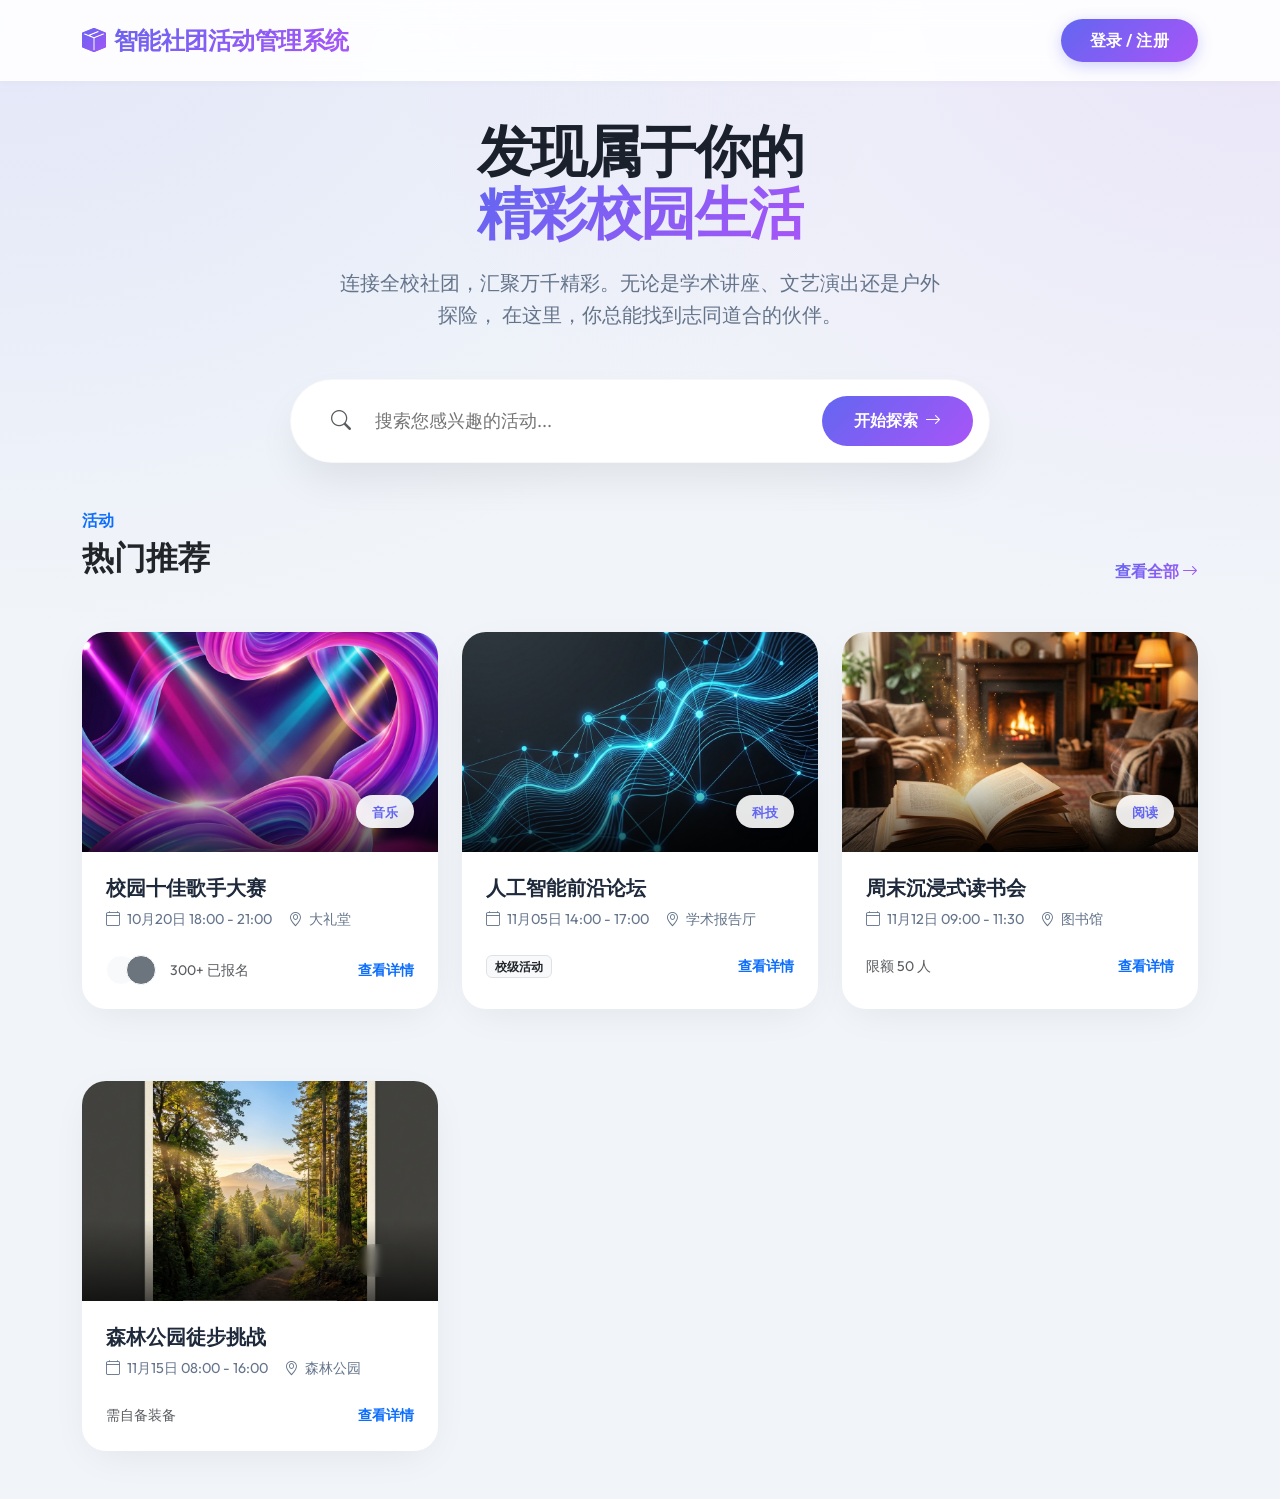
==== index.html @ 0552d9bd "Merge b7ce562b3b1825f4f12662a5aeee4dfed5347fc9 into 4034605a0fd4de487d493d4c3822c55587c4129c" ====
<!DOCTYPE html>
<html lang="zh-CN">
<head>
    <meta charset="UTF-8">
    <meta name="viewport" content="width=device-width, initial-scale=1.0">
    <title>首页 - 智能社团活动管理系统</title>
    <link href="https://cdn.jsdelivr.net/npm/bootstrap@5.3.0/dist/css/bootstrap.min.css" rel="stylesheet">
    <link rel="stylesheet" href="https://cdn.jsdelivr.net/npm/bootstrap-icons@1.10.5/font/bootstrap-icons.css">
    <link href="css/style.css" rel="stylesheet">
</head>
<body>

    <!-- 顶部导航栏 -->
    <nav class="navbar navbar-expand-lg fixed-top">
        <div class="container">
            <a class="navbar-brand" href="index.html">
                <i class="bi bi-box-seam-fill me-2 text-gradient"></i>智能社团活动管理系统
            </a>
            <button class="navbar-toggler border-0" type="button" data-bs-toggle="collapse" data-bs-target="#navbarNav">
                <span class="navbar-toggler-icon"></span>
            </button>
            <div class="collapse navbar-collapse justify-content-end" id="navbarNav">
                <ul class="navbar-nav align-items-center gap-3" id="navAuthSection">
                    <!-- 内容由JS动态注入 -->
                    <li class="nav-item ms-2">
                        <a class="btn btn-primary-gradient rounded-pill" href="login.html">登录 / 注册</a>
                    </li>
                </ul>
            </div>
        </div>
    </nav>

    <!-- 首页横幅区 -->
    <header class="hero-section">
        <div class="container">
            <h1 class="hero-title">
                发现属于你的 <br>
                <span>精彩校园生活</span>
            </h1>
            <p class="hero-subtitle">
                连接全校社团，汇聚万千精彩。无论是学术讲座、文艺演出还是户外探险，
                在这里，你总能找到志同道合的伙伴。
            </p>

            <!-- 搜索框 -->
            <form class="premium-search-container" onsubmit="handleSearch(event)">
                <span class="ps-4 text-muted"><i class="bi bi-search fs-5"></i></span>
                <input type="text" class="premium-search-input" placeholder="搜索您感兴趣的活动...">
                <button type="submit" class="premium-search-btn">
                    开始探索 <i class="bi bi-arrow-right ms-1"></i>
                </button>
            </form>
        </div>
    </header>

    <!-- 主内容区 -->
    <div class="container pb-5">
        <div class="d-flex justify-content-between align-items-end mb-5">
            <div>
                <h6 class="text-uppercase text-primary fw-bold letter-spacing-2 mb-2">活动</h6>
                <h2 class="fw-bold fs-2 text-dark">热门推荐</h2>
            </div>
            <a href="#" class="text-decoration-none fw-bold text-gradient">查看全部 <i class="bi bi-arrow-right"></i></a>
        </div>

        <div class="row row-cols-1 row-cols-md-2 row-cols-lg-3 g-4 row-gap-5">
            <!-- 活动卡片 1 -->
            <div class="col">
                <a href="activity.html?id=music" class="text-decoration-none">
                    <div class="card-premium">
                        <div class="card-img-wrapper">
                            <img src="images/activity_music.png" alt="活动封面">
                            <div class="card-overlay">
                                <span class="card-tag">音乐</span>
                            </div>
                        </div>
                        <div class="card-body">
                            <h3 class="premium-title">校园十佳歌手大赛</h3>
                            <div class="premium-info">
                                <span><i class="bi bi-calendar4 me-1"></i> 10月20日 18:00 - 21:00</span>
                                <span><i class="bi bi-geo-alt me-1"></i> 大礼堂</span>
                            </div>
                            <div class="d-flex align-items-center justify-content-between mt-4">
                                <div class="d-flex align-items-center">
                                    <div class="bg-light rounded-circle p-1 border border-white position-relative" style="width:30px;height:30px; margin-right: -10px;"></div>
                                    <div class="bg-secondary rounded-circle p-1 border border-white position-relative" style="width:30px;height:30px; margin-right: -10px;"></div>
                                    <small class="ms-4 text-muted text-xs">300+ 已报名</small>
                                </div>
                                <span class="text-primary fw-bold small">查看详情</span>
                            </div>
                        </div>
                    </div>
                </a>
            </div>

            <!-- 活动卡片 2 -->
            <div class="col">
                <a href="activity.html?id=tech" class="text-decoration-none">
                    <div class="card-premium">
                        <div class="card-img-wrapper">
                            <img src="images/activity_tech.png" alt="活动封面">
                            <div class="card-overlay">
                                <span class="card-tag">科技</span>
                            </div>
                        </div>
                        <div class="card-body">
                            <h3 class="premium-title">人工智能前沿论坛</h3>
                            <div class="premium-info">
                                <span><i class="bi bi-calendar4 me-1"></i> 11月05日 14:00 - 17:00</span>
                                <span><i class="bi bi-geo-alt me-1"></i> 学术报告厅</span>
                            </div>
                            <div class="d-flex align-items-center justify-content-between mt-4">
                                <span class="badge bg-light text-dark border">校级活动</span>
                                <span class="text-primary fw-bold small">查看详情</span>
                            </div>
                        </div>
                    </div>
                </a>
            </div>

            <!-- 活动卡片 3 -->
            <div class="col">
                <a href="activity.html?id=reading" class="text-decoration-none">
                    <div class="card-premium">
                        <div class="card-img-wrapper">
                            <img src="images/activity_reading.png" alt="活动封面">
                             <div class="card-overlay">
                                <span class="card-tag">阅读</span>
                            </div>
                        </div>
                        <div class="card-body">
                            <h3 class="premium-title">周末沉浸式读书会</h3>
                            <div class="premium-info">
                                <span><i class="bi bi-calendar4 me-1"></i> 11月12日 09:00 - 11:30</span>
                                <span><i class="bi bi-geo-alt me-1"></i> 图书馆</span>
                            </div>
                             <div class="d-flex align-items-center justify-content-between mt-4">
                                 <small class="text-muted">限额 50 人</small>
                                <span class="text-primary fw-bold small">查看详情</span>
                            </div>
                        </div>
                    </div>
                </a>
            </div>
             <!-- 活动卡片 4 -->
             <div class="col">
                <a href="activity.html?id=outdoor" class="text-decoration-none">
                    <div class="card-premium">
                        <div class="card-img-wrapper">
                            <img src="images/activity_outdoor.png" alt="活动封面">
                             <div class="card-overlay">
                                <span class="card-tag">户外</span>
                            </div>
                        </div>
                        <div class="card-body">
                            <h3 class="premium-title">森林公园徒步挑战</h3>
                            <div class="premium-info">
                                <span><i class="bi bi-calendar4 me-1"></i> 11月15日 08:00 - 16:00</span>
                                <span><i class="bi bi-geo-alt me-1"></i> 森林公园</span>
                            </div>
                             <div class="d-flex align-items-center justify-content-between mt-4">
                                 <small class="text-muted">需自备装备</small>
                                <span class="text-primary fw-bold small">查看详情</span>
                            </div>
                        </div>
                    </div>
                </a>
            </div>
        </div>
    </div>

    <!-- 消息提示容器 -->
    <div class="toast-container" id="toastContainer"></div>

    <script src="https://cdn.jsdelivr.net/npm/bootstrap@5.3.0/dist/js/bootstrap.bundle.min.js"></script>
    <script src="js/app.js"></script>
    <script>
        document.addEventListener('DOMContentLoaded', () => {
            const isLoggedIn = localStorage.getItem('isLoggedIn') === 'true';
            const username = localStorage.getItem('username') || 'Student';
            const navAuthSection = document.getElementById('navAuthSection');

            if (isLoggedIn) {
                navAuthSection.innerHTML = `
                    <div class="dropdown">
                        <a class="d-flex align-items-center text-decoration-none dropdown-toggle text-dark fw-bold" href="#" data-bs-toggle="dropdown">
                            <img src="https://placehold.co/100x100" class="rounded-circle border border-2 border-primary me-2" width="36" height="36" alt="头像">
                            <span>${username}</span>
                        </a>
                        <ul class="dropdown-menu dropdown-menu-end border-0 shadow-lg rounded-4 mt-2">
                            <li><a class="dropdown-item py-2" href="profile.html"><i class="bi bi-person me-2 text-muted"></i>个人中心</a></li>
                            <li><hr class="dropdown-divider"></li>
                            <li><a class="dropdown-item py-2 text-danger" href="#" onclick="handleLogout(event)"><i class="bi bi-box-arrow-right me-2"></i>退出登录</a></li>
                        </ul>
                    </div>
                `;
            }
        });

        function handleLogout(e) {
            e.preventDefault();
            localStorage.removeItem('isLoggedIn');
            localStorage.removeItem('username');
            window.location.reload();
        }

        function handleSearch(e) {
            e.preventDefault();
            showToast("正在搜索精彩活动...", "info");
        }
    </script>
</body>
</html>
---- css/style.css ----
/* Smart Club Premium Design System */

@import url('https://fonts.googleapis.com/css2?family=Outfit:wght@300;400;500;600;700&display=swap');

:root {
    /* Premium Brand Colors */
    --primary-gradient: linear-gradient(135deg, #6366f1 0%, #a855f7 100%);
    --secondary-gradient: linear-gradient(135deg, #3b82f6 0%, #2dd4bf 100%);
    --accent-gradient: linear-gradient(135deg, #f43f5e 0%, #fb923c 100%);
    
    /* Solid Colors */
    --primary-color: #6366f1;
    --text-dark: #1e293b;
    --text-muted: #64748b;
    --bg-light: #f8fafc;
    --white: #ffffff;
    
    /* Effects */
    --glass-bg: rgba(255, 255, 255, 0.85);
    --glass-border: 1px solid rgba(255, 255, 255, 0.5);
    --glass-shadow: 0 8px 32px 0 rgba(31, 38, 135, 0.1);
    --card-shadow: 0 10px 40px -10px rgba(0,0,0,0.08);
    --card-hover-shadow: 0 20px 50px -10px rgba(0,0,0,0.12);
    
    --radius-lg: 1.5rem;
    --radius-md: 1rem;
    --radius-sm: 0.5rem;
}

body {
    font-family: 'Outfit', sans-serif;
    color: var(--text-dark);
    background-color: #f1f5f9;
    background-image: 
        radial-gradient(at 0% 0%, rgba(99, 102, 241, 0.1) 0px, transparent 50%),
        radial-gradient(at 100% 0%, rgba(168, 85, 247, 0.1) 0px, transparent 50%);
    background-attachment: fixed;
    line-height: 1.6;
}

/* Glassmorphic Navbar */
.navbar {
    background: rgba(255, 255, 255, 0.9) !important;
    backdrop-filter: blur(12px);
    -webkit-backdrop-filter: blur(12px);
    border-bottom: 1px solid rgba(255, 255, 255, 0.3);
    box-shadow: 0 4px 6px -1px rgba(0, 0, 0, 0.02);
    padding-top: 1rem;
    padding-bottom: 1rem;
}

.navbar-brand {
    font-weight: 800;
    font-size: 1.5rem;
    background: var(--primary-gradient);
    -webkit-background-clip: text;
    -webkit-text-fill-color: transparent;
    letter-spacing: -0.5px;
}

.nav-link {
    font-weight: 500;
    color: var(--text-dark) !important;
    padding: 0.5rem 1.2rem !important;
    border-radius: 2rem;
    transition: all 0.3s ease;
}

.nav-link:hover {
    background-color: rgba(99, 102, 241, 0.1);
    color: var(--primary-color) !important;
}

.btn-primary-gradient {
    background: var(--primary-gradient);
    color: white !important;
    border: none;
    border-radius: 2rem;
    padding: 0.6rem 1.8rem;
    font-weight: 600;
    letter-spacing: 0.5px;
    box-shadow: 0 4px 15px rgba(99, 102, 241, 0.3);
    transition: all 0.3s ease;
}

.btn-primary-gradient:hover {
    transform: translateY(-2px);
    box-shadow: 0 8px 25px rgba(99, 102, 241, 0.4);
    color: white;
}

/* Hero Section */
.hero-section {
    padding: 5rem 0 3rem;
    text-align: center;
}

.hero-title {
    margin-top: 40px;
    font-weight: 800;
    font-size: 3.5rem;
    line-height: 1.1;
    margin-bottom: 1.5rem;
    letter-spacing: -1.5px;
    color: #1a202c;
}

.hero-title span {
    background: var(--primary-gradient);
    -webkit-background-clip: text;
    -webkit-text-fill-color: transparent;
}

.hero-subtitle {
    font-size: 1.25rem;
    color: var(--text-muted);
    max-width: 600px;
    margin: 0 auto 3rem;
    font-weight: 400;
}

/* Premium Search Bar */
.premium-search-container {
    background: white;
    padding: 1rem;
    border-radius: 100px;
    box-shadow: 0 20px 40px -5px rgba(0,0,0,0.08); /* Soft Large Shadow */
    display: flex;
    align-items: center;
    max-width: 700px;
    margin: 0 auto;
    border: 1px solid rgba(0,0,0,0.03);
    transition: transform 0.3s ease;
}

.premium-search-container:focus-within {
    transform: scale(1.02);
    box-shadow: 0 25px 50px -5px rgba(99, 102, 241, 0.15);
}

.premium-search-input {
    border: none;
    outline: none;
    flex: 1;
    padding: 0.5rem 1.5rem;
    font-size: 1.1rem;
    color: var(--text-dark);
}

.premium-search-btn {
    background: var(--primary-gradient);
    color: white;
    border: none;
    border-radius: 50px;
    padding: 0.75rem 2rem;
    font-weight: 600;
    cursor: pointer;
    transition: all 0.3s ease;
}

.premium-search-btn:hover {
    filter: brightness(1.1);
    transform: translateX(3px);
}

/* Premium Cards */
.card-premium {
    background: white;
    border: none;
    border-radius: var(--radius-lg);
    box-shadow: var(--card-shadow);
    transition: all 0.4s cubic-bezier(0.175, 0.885, 0.32, 1.275);
    overflow: hidden;
    height: 100%;
}

.card-premium:hover {
    transform: translateY(-10px);
    box-shadow: var(--card-hover-shadow);
}

.card-img-wrapper {
    position: relative;
    overflow: hidden;
    height: 220px;
}

.card-img-wrapper img {
    width: 100%;
    height: 100%;
    object-fit: cover;
    transition: transform 0.6s ease;
}

.card-premium:hover .card-img-wrapper img {
    transform: scale(1.1);
}

.card-overlay {
    position: absolute;
    bottom: 0;
    left: 0;
    right: 0;
    background: linear-gradient(to top, rgba(0,0,0,0.7), transparent);
    padding: 1.5rem;
    display: flex;
    justify-content: flex-end;
}

.card-body {
    padding: 1.5rem;
}

.card-tag {
    background: rgba(255,255,255,0.9);
    backdrop-filter: blur(4px);
    padding: 0.4rem 1rem;
    border-radius: 20px;
    font-size: 0.8rem;
    font-weight: 600;
    color: var(--primary-color);
    box-shadow: 0 4px 10px rgba(0,0,0,0.1);
}

.premium-title {
    font-weight: 700;
    font-size: 1.25rem;
    margin-bottom: 0.5rem;
    color: var(--text-dark);
}

.premium-info {
    font-size: 0.9rem;
    color: var(--text-muted);
    display: flex;
    align-items: center;
    gap: 1rem;
    margin-bottom: 1rem;
}

/* Auth Pages - Premium Split */
.auth-premium-layout {
    display: flex;
    min-height: 100vh;
}

.auth-sidebar-premium {
    flex: 1;
    background: url('../images/auth_bg.png') center/cover;
    position: relative;
    display: flex;
    align-items: center;
    justify-content: center;
}

.auth-sidebar-premium::after {
    content: '';
    position: absolute;
    inset: 0;
    background: linear-gradient(135deg, rgba(99, 102, 241, 0.8), rgba(168, 85, 247, 0.8));
    backdrop-filter: blur(5px);
}

.auth-content-container {
    flex: 1;
    display: flex;
    align-items: center;
    justify-content: center;
    background: white;
}

.glass-card {
    background: rgba(255, 255, 255, 0.15);
    backdrop-filter: blur(20px);
    -webkit-backdrop-filter: blur(20px);
    border: 1px solid rgba(255, 255, 255, 0.2);
    box-shadow: 0 8px 32px 0 rgba(0, 0, 0, 0.2);
    padding: 3rem;
    border-radius: 2rem;
    max-width: 500px;
    width: 90%;
    color: white; /* If on dark bg */
    z-index: 10;
}

/* Dashboard UI */
.dashboard-container {
    display: flex;
    min-height: calc(100vh - 80px);
    margin-top: 1rem;
}

.modern-sidebar {
    width: 280px;
    background: white;
    border-radius: var(--radius-lg);
    margin: 1rem;
    padding: 2rem 1rem;
    box-shadow: var(--card-shadow);
    height: fit-content;
}

.nav-pills-modern .nav-link {
    border-radius: var(--radius-md);
    margin-bottom: 0.5rem;
    color: var(--text-muted) !important;
    font-weight: 500;
    padding: 1rem 1.5rem !important;
    transition: all 0.2s;
}

.nav-pills-modern .nav-link:hover {
    background: var(--bg-light);
    color: var(--primary-color) !important;
    transform: translateX(5px);
}

.nav-pills-modern .nav-link.active {
    background: var(--primary-gradient);
    color: white !important;
    box-shadow: 0 5px 15px rgba(99, 102, 241, 0.3);
}

.dashboard-content {
    flex: 1;
    padding: 1rem;
}

.content-card {
    background: white;
    border-radius: var(--radius-lg);
    padding: 2.5rem;
    box-shadow: var(--card-shadow);
}

/* Custom Toast */
.toast-container {
    position: fixed;
    top: 24px;
    right: 24px;
    z-index: 9999;
}

.custom-toast {
    background: white;
    padding: 1rem 1.5rem;
    border-radius: 1rem;
    box-shadow: 0 10px 40px rgba(0,0,0,0.15);
    display: flex;
    align-items: center;
    gap: 1rem;
    margin-bottom: 1rem;
    border-left: 5px solid;
    animation: slideIn 0.3s cubic-bezier(0.16, 1, 0.3, 1);
    min-width: 320px;
}

.toast-success { border-color: #10b981; }
.toast-info { border-color: #3b82f6; }
.toast-error { border-color: #ef4444; }

.toast-message {
    font-weight: 600;
    font-size: 0.95rem;
}

@keyframes slideIn {
    from { transform: translateX(100%); opacity: 0; }
    to { transform: translateX(0); opacity: 1; }
}

/* Avatar Stack - Responsive overlapping avatars */
.avatar-group {
    display: flex;
    align-items: center;
}

.avatar-stack {
    width: 30px;
    height: 30px;
    margin-right: -8px;
    position: relative;
    z-index: 1;
    flex-shrink: 0;
}

.avatar-stack:last-of-type {
    margin-right: 0;
}

@media (max-width: 576px) {
    .avatar-stack {
        width: 24px;
        height: 24px;
        margin-right: -6px;
    }
}

/* Utilities */
.text-gradient {
    background: var(--primary-gradient);
    -webkit-background-clip: text;
    -webkit-text-fill-color: transparent;
}

/* Animations */
@keyframes fadeInUp {
    from {
        opacity: 0;
        transform: translate3d(0, 20px, 0);
    }
    to {
        opacity: 1;
        transform: translate3d(0, 0, 0);
    }
}

.fade-in-up {
    animation: fadeInUp 0.6s cubic-bezier(0.16, 1, 0.3, 1) forwards;
}

.circle-icon {
    width: 60px;
    height: 60px;
    display: flex;
    align-items: center;
    justify-content: center;
}
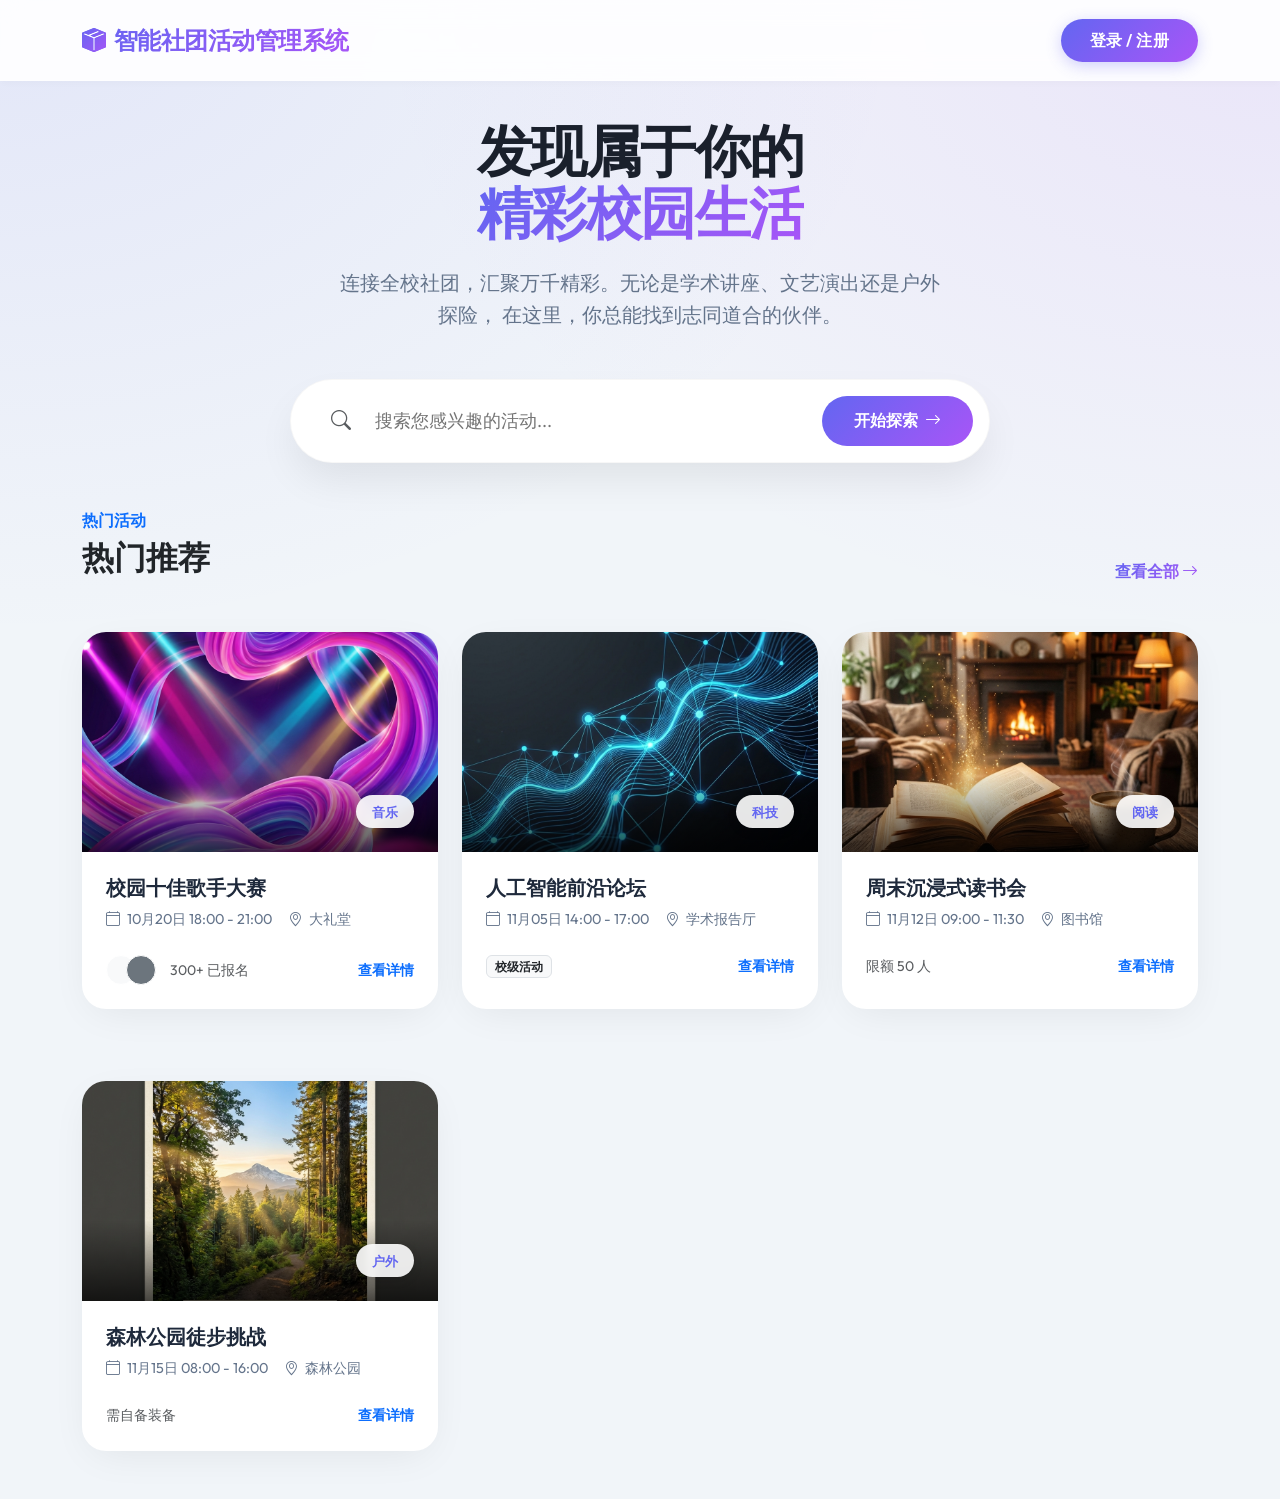
==== commit b2540324: "chore: 将界面文本从英文翻译为中文 更新所有HTML文件和JS文件中的界面文本，将英文注释和默认显示文本翻译为中文 修改默认用户名从"Student"为"学生" 更新表单占位符和标签为中文 优化" ====
--- a/index.html
+++ b/index.html
@@ -21,7 +21,7 @@
             </button>
             <div class="collapse navbar-collapse justify-content-end" id="navbarNav">
                 <ul class="navbar-nav align-items-center gap-3" id="navAuthSection">
-                    <!-- 内容由JS动态注入 -->
+                    <!-- 内容将由JS动态注入 -->
                     <li class="nav-item ms-2">
                         <a class="btn btn-primary-gradient rounded-pill" href="login.html">登录 / 注册</a>
                     </li>
@@ -30,7 +30,7 @@
         </div>
     </nav>
 
-    <!-- 首页横幅区 -->
+    <!-- 主页横幅区域 -->
     <header class="hero-section">
         <div class="container">
             <h1 class="hero-title">
@@ -42,7 +42,7 @@
                 在这里，你总能找到志同道合的伙伴。
             </p>
 
-            <!-- 搜索框 -->
+            <!-- 高级搜索框 -->
             <form class="premium-search-container" onsubmit="handleSearch(event)">
                 <span class="ps-4 text-muted"><i class="bi bi-search fs-5"></i></span>
                 <input type="text" class="premium-search-input" placeholder="搜索您感兴趣的活动...">
@@ -53,11 +53,11 @@
         </div>
     </header>
 
-    <!-- 主内容区 -->
+    <!-- 主要内容区域 -->
     <div class="container pb-5">
         <div class="d-flex justify-content-between align-items-end mb-5">
             <div>
-                <h6 class="text-uppercase text-primary fw-bold letter-spacing-2 mb-2">活动</h6>
+                <h6 class="text-uppercase text-primary fw-bold letter-spacing-2 mb-2">热门活动</h6>
                 <h2 class="fw-bold fs-2 text-dark">热门推荐</h2>
             </div>
             <a href="#" class="text-decoration-none fw-bold text-gradient">查看全部 <i class="bi bi-arrow-right"></i></a>
@@ -69,7 +69,7 @@
                 <a href="activity.html?id=music" class="text-decoration-none">
                     <div class="card-premium">
                         <div class="card-img-wrapper">
-                            <img src="images/activity_music.png" alt="活动封面">
+                            <img src="images/activity_music.png" alt="封面">
                             <div class="card-overlay">
                                 <span class="card-tag">音乐</span>
                             </div>
@@ -98,7 +98,7 @@
                 <a href="activity.html?id=tech" class="text-decoration-none">
                     <div class="card-premium">
                         <div class="card-img-wrapper">
-                            <img src="images/activity_tech.png" alt="活动封面">
+                            <img src="images/activity_tech.png" alt="封面">
                             <div class="card-overlay">
                                 <span class="card-tag">科技</span>
                             </div>
@@ -123,7 +123,7 @@
                 <a href="activity.html?id=reading" class="text-decoration-none">
                     <div class="card-premium">
                         <div class="card-img-wrapper">
-                            <img src="images/activity_reading.png" alt="活动封面">
+                            <img src="images/activity_reading.png" alt="封面">
                              <div class="card-overlay">
                                 <span class="card-tag">阅读</span>
                             </div>
@@ -147,7 +147,7 @@
                 <a href="activity.html?id=outdoor" class="text-decoration-none">
                     <div class="card-premium">
                         <div class="card-img-wrapper">
-                            <img src="images/activity_outdoor.png" alt="活动封面">
+                            <img src="images/activity_outdoor.png" alt="封面">
                              <div class="card-overlay">
                                 <span class="card-tag">户外</span>
                             </div>
@@ -169,7 +169,7 @@
         </div>
     </div>
 
-    <!-- 消息提示容器 -->
+    <!-- 提示容器 -->
     <div class="toast-container" id="toastContainer"></div>
 
     <script src="https://cdn.jsdelivr.net/npm/bootstrap@5.3.0/dist/js/bootstrap.bundle.min.js"></script>
@@ -177,14 +177,14 @@
     <script>
         document.addEventListener('DOMContentLoaded', () => {
             const isLoggedIn = localStorage.getItem('isLoggedIn') === 'true';
-            const username = localStorage.getItem('username') || 'Student';
+            const username = localStorage.getItem('username') || '学生';
             const navAuthSection = document.getElementById('navAuthSection');
 
             if (isLoggedIn) {
                 navAuthSection.innerHTML = `
                     <div class="dropdown">
                         <a class="d-flex align-items-center text-decoration-none dropdown-toggle text-dark fw-bold" href="#" data-bs-toggle="dropdown">
-                            <img src="https://placehold.co/100x100" class="rounded-circle border border-2 border-primary me-2" width="36" height="36" alt="头像">
+                            <img src="https://placehold.co/100x100" class="rounded-circle border border-2 border-primary me-2" width="36" height="36" alt="用户头像">
                             <span>${username}</span>
                         </a>
                         <ul class="dropdown-menu dropdown-menu-end border-0 shadow-lg rounded-4 mt-2">
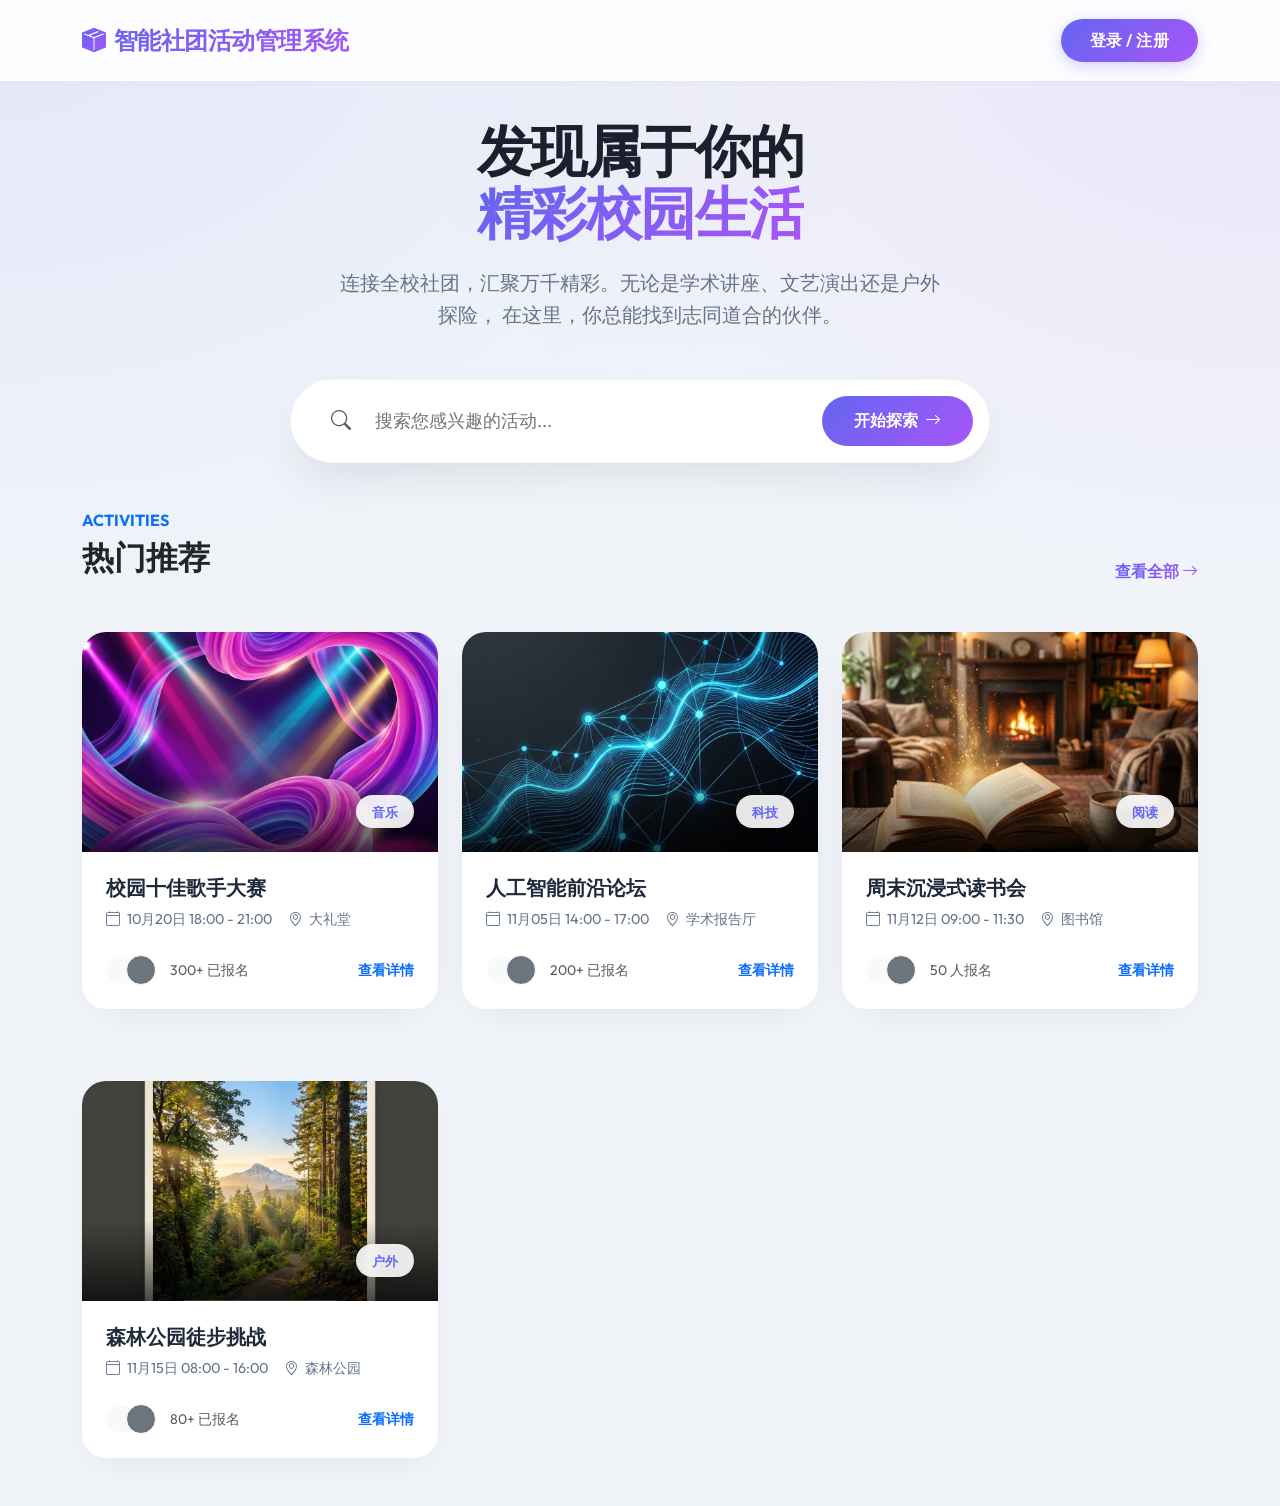
==== commit 141ab4fa: "feat(profile): 添加爱好本地存储功能 在个人资料页面保存和加载爱好到localStorage 同时在推荐页面显示用户爱好作为兴趣标签" ====
--- a/index.html
+++ b/index.html
@@ -10,7 +10,7 @@
 </head>
 <body>
 
-    <!-- 顶部导航栏 -->
+    <!-- Premium Navbar -->
     <nav class="navbar navbar-expand-lg fixed-top">
         <div class="container">
             <a class="navbar-brand" href="index.html">
@@ -21,7 +21,7 @@
             </button>
             <div class="collapse navbar-collapse justify-content-end" id="navbarNav">
                 <ul class="navbar-nav align-items-center gap-3" id="navAuthSection">
-                    <!-- 内容将由JS动态注入 -->
+                    <!-- Content will be injected by JS -->
                     <li class="nav-item ms-2">
                         <a class="btn btn-primary-gradient rounded-pill" href="login.html">登录 / 注册</a>
                     </li>
@@ -30,7 +30,7 @@
         </div>
     </nav>
 
-    <!-- 主页横幅区域 -->
+    <!-- Hero Section -->
     <header class="hero-section">
         <div class="container">
             <h1 class="hero-title">
@@ -42,7 +42,7 @@
                 在这里，你总能找到志同道合的伙伴。
             </p>
 
-            <!-- 高级搜索框 -->
+            <!-- Premium Search -->
             <form class="premium-search-container" onsubmit="handleSearch(event)">
                 <span class="ps-4 text-muted"><i class="bi bi-search fs-5"></i></span>
                 <input type="text" class="premium-search-input" placeholder="搜索您感兴趣的活动...">
@@ -53,23 +53,23 @@
         </div>
     </header>
 
-    <!-- 主要内容区域 -->
+    <!-- Main Content -->
     <div class="container pb-5">
         <div class="d-flex justify-content-between align-items-end mb-5">
             <div>
-                <h6 class="text-uppercase text-primary fw-bold letter-spacing-2 mb-2">热门活动</h6>
+                <h6 class="text-uppercase text-primary fw-bold letter-spacing-2 mb-2">Activities</h6>
                 <h2 class="fw-bold fs-2 text-dark">热门推荐</h2>
             </div>
             <a href="#" class="text-decoration-none fw-bold text-gradient">查看全部 <i class="bi bi-arrow-right"></i></a>
         </div>
 
         <div class="row row-cols-1 row-cols-md-2 row-cols-lg-3 g-4 row-gap-5">
-            <!-- 活动卡片 1 -->
+            <!-- Premium Card 1 -->
             <div class="col">
                 <a href="activity.html?id=music" class="text-decoration-none">
                     <div class="card-premium">
                         <div class="card-img-wrapper">
-                            <img src="images/activity_music.png" alt="封面">
+                            <img src="images/activity_music.png" alt="Cover">
                             <div class="card-overlay">
                                 <span class="card-tag">音乐</span>
                             </div>
@@ -93,12 +93,12 @@
                 </a>
             </div>
 
-            <!-- 活动卡片 2 -->
+            <!-- Premium Card 2 -->
             <div class="col">
                 <a href="activity.html?id=tech" class="text-decoration-none">
                     <div class="card-premium">
                         <div class="card-img-wrapper">
-                            <img src="images/activity_tech.png" alt="封面">
+                            <img src="images/activity_tech.png" alt="Cover">
                             <div class="card-overlay">
                                 <span class="card-tag">科技</span>
                             </div>
@@ -110,20 +110,24 @@
                                 <span><i class="bi bi-geo-alt me-1"></i> 学术报告厅</span>
                             </div>
                             <div class="d-flex align-items-center justify-content-between mt-4">
-                                <span class="badge bg-light text-dark border">校级活动</span>
-                                <span class="text-primary fw-bold small">查看详情</span>
-                            </div>
-                        </div>
-                    </div>
-                </a>
-            </div>
-
-            <!-- 活动卡片 3 -->
+                                <div class="d-flex align-items-center">
+                                    <div class="bg-light rounded-circle p-1 border border-white position-relative" style="width:30px;height:30px; margin-right: -10px;"></div>
+                                    <div class="bg-secondary rounded-circle p-1 border border-white position-relative" style="width:30px;height:30px; margin-right: -10px;"></div>
+                                    <small class="ms-4 text-muted text-xs">200+ 已报名</small>
+                                </div>
+                                <span class="text-primary fw-bold small">查看详情</span>
+                            </div>
+                        </div>
+                    </div>
+                </a>
+            </div>
+
+            <!-- Premium Card 3 -->
             <div class="col">
                 <a href="activity.html?id=reading" class="text-decoration-none">
                     <div class="card-premium">
                         <div class="card-img-wrapper">
-                            <img src="images/activity_reading.png" alt="封面">
+                            <img src="images/activity_reading.png" alt="Cover">
                              <div class="card-overlay">
                                 <span class="card-tag">阅读</span>
                             </div>
@@ -135,19 +139,23 @@
                                 <span><i class="bi bi-geo-alt me-1"></i> 图书馆</span>
                             </div>
                              <div class="d-flex align-items-center justify-content-between mt-4">
-                                 <small class="text-muted">限额 50 人</small>
-                                <span class="text-primary fw-bold small">查看详情</span>
-                            </div>
-                        </div>
-                    </div>
-                </a>
-            </div>
-             <!-- 活动卡片 4 -->
+                                <div class="d-flex align-items-center">
+                                    <div class="bg-light rounded-circle p-1 border border-white position-relative" style="width:30px;height:30px; margin-right: -10px;"></div>
+                                    <div class="bg-secondary rounded-circle p-1 border border-white position-relative" style="width:30px;height:30px; margin-right: -10px;"></div>
+                                    <small class="ms-4 text-muted text-xs">50 人报名</small>
+                                </div>
+                                <span class="text-primary fw-bold small">查看详情</span>
+                            </div>
+                        </div>
+                    </div>
+                </a>
+            </div>
+             <!-- Premium Card 4 -->
              <div class="col">
                 <a href="activity.html?id=outdoor" class="text-decoration-none">
                     <div class="card-premium">
                         <div class="card-img-wrapper">
-                            <img src="images/activity_outdoor.png" alt="封面">
+                            <img src="images/activity_outdoor.png" alt="Cover">
                              <div class="card-overlay">
                                 <span class="card-tag">户外</span>
                             </div>
@@ -159,7 +167,11 @@
                                 <span><i class="bi bi-geo-alt me-1"></i> 森林公园</span>
                             </div>
                              <div class="d-flex align-items-center justify-content-between mt-4">
-                                 <small class="text-muted">需自备装备</small>
+                                <div class="d-flex align-items-center">
+                                    <div class="bg-light rounded-circle p-1 border border-white position-relative" style="width:30px;height:30px; margin-right: -10px;"></div>
+                                    <div class="bg-secondary rounded-circle p-1 border border-white position-relative" style="width:30px;height:30px; margin-right: -10px;"></div>
+                                    <small class="ms-4 text-muted text-xs">80+ 已报名</small>
+                                </div>
                                 <span class="text-primary fw-bold small">查看详情</span>
                             </div>
                         </div>
@@ -169,7 +181,7 @@
         </div>
     </div>
 
-    <!-- 提示容器 -->
+    <!-- Toast Container -->
     <div class="toast-container" id="toastContainer"></div>
 
     <script src="https://cdn.jsdelivr.net/npm/bootstrap@5.3.0/dist/js/bootstrap.bundle.min.js"></script>
@@ -177,14 +189,14 @@
     <script>
         document.addEventListener('DOMContentLoaded', () => {
             const isLoggedIn = localStorage.getItem('isLoggedIn') === 'true';
-            const username = localStorage.getItem('username') || '学生';
+            const username = localStorage.getItem('username') || 'Student';
             const navAuthSection = document.getElementById('navAuthSection');
 
             if (isLoggedIn) {
                 navAuthSection.innerHTML = `
                     <div class="dropdown">
                         <a class="d-flex align-items-center text-decoration-none dropdown-toggle text-dark fw-bold" href="#" data-bs-toggle="dropdown">
-                            <img src="https://placehold.co/100x100" class="rounded-circle border border-2 border-primary me-2" width="36" height="36" alt="用户头像">
+                            <img src="https://placehold.co/100x100" class="rounded-circle border border-2 border-primary me-2" width="36" height="36" alt="Avatar">
                             <span>${username}</span>
                         </a>
                         <ul class="dropdown-menu dropdown-menu-end border-0 shadow-lg rounded-4 mt-2">
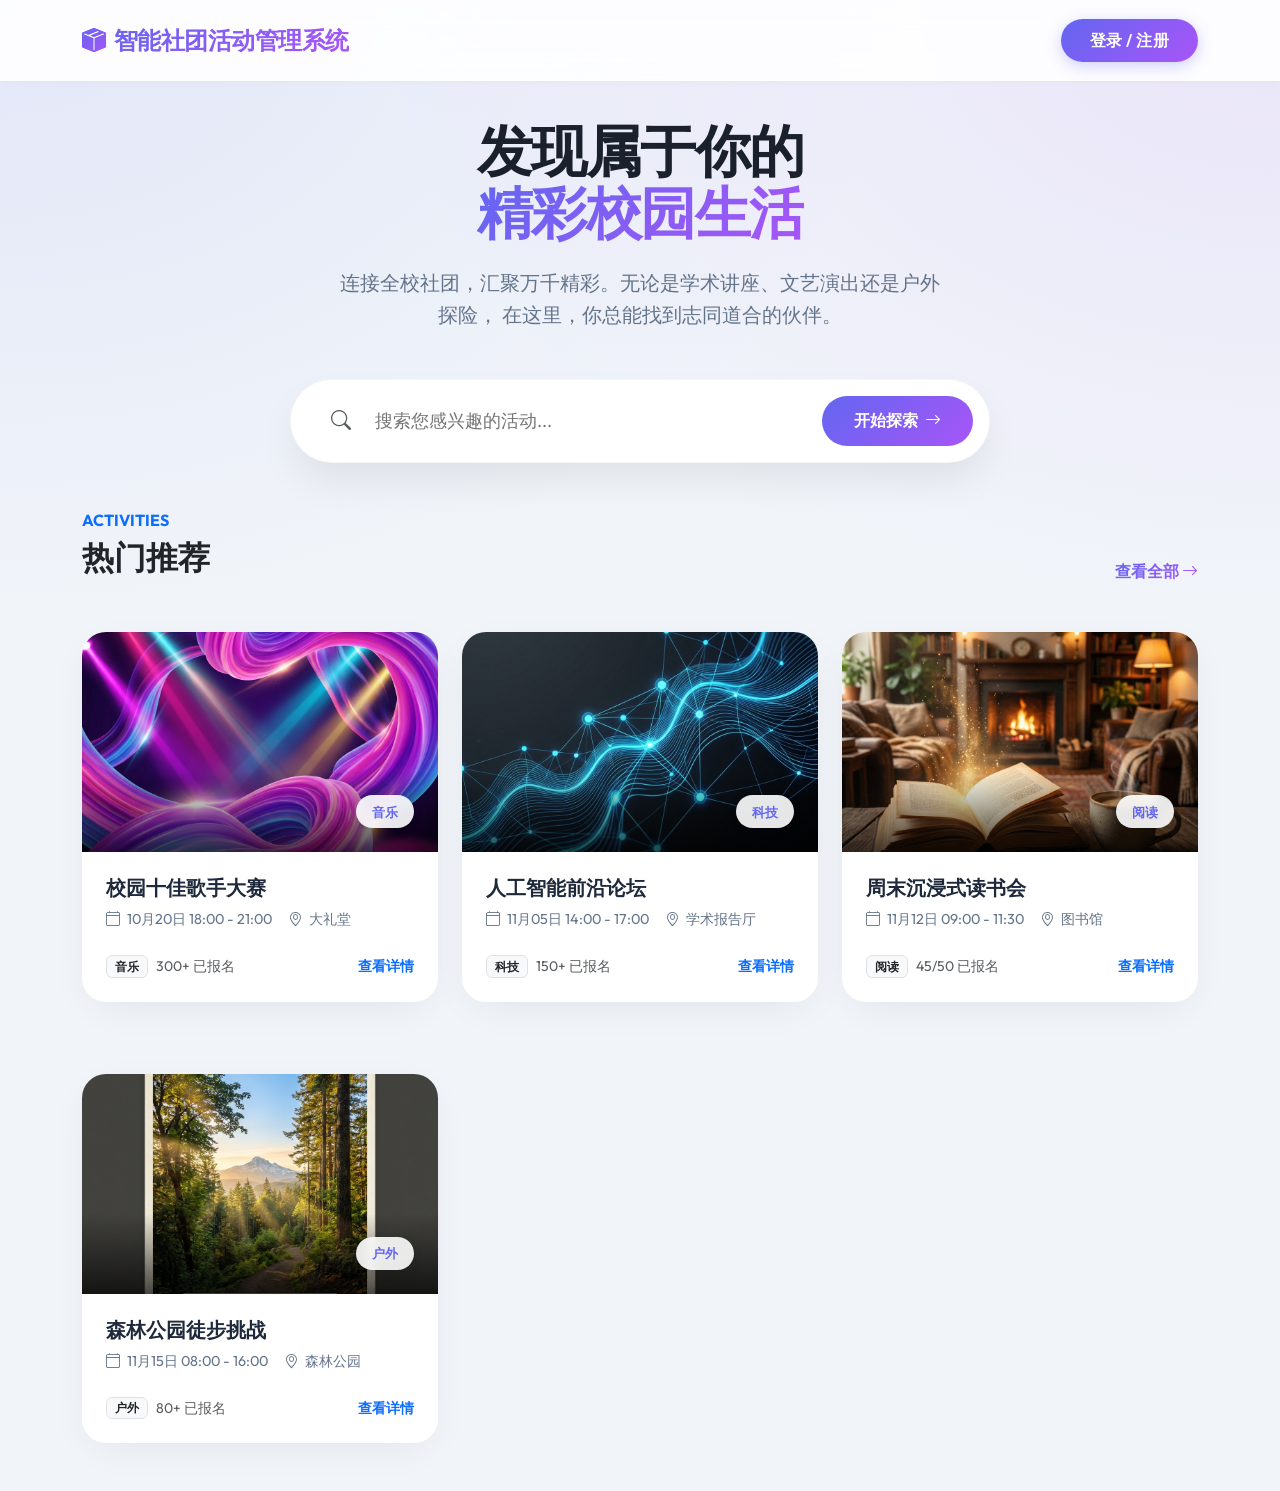
==== commit 042f1ac9: "feat(profile): 添加用户爱好本地存储功能 在个人资料页面添加对用户爱好的本地存储功能，保存并加载用户输入的爱好 同时更新推荐页面以显示基于用户爱好的个性化标签" ====
--- a/index.html
+++ b/index.html
@@ -82,9 +82,8 @@
                             </div>
                             <div class="d-flex align-items-center justify-content-between mt-4">
                                 <div class="d-flex align-items-center">
-                                    <div class="bg-light rounded-circle p-1 border border-white position-relative" style="width:30px;height:30px; margin-right: -10px;"></div>
-                                    <div class="bg-secondary rounded-circle p-1 border border-white position-relative" style="width:30px;height:30px; margin-right: -10px;"></div>
-                                    <small class="ms-4 text-muted text-xs">300+ 已报名</small>
+                                    <span class="badge bg-light text-dark border me-2">音乐</span>
+                                    <small class="text-muted text-xs">300+ 已报名</small>
                                 </div>
                                 <span class="text-primary fw-bold small">查看详情</span>
                             </div>
@@ -111,9 +110,8 @@
                             </div>
                             <div class="d-flex align-items-center justify-content-between mt-4">
                                 <div class="d-flex align-items-center">
-                                    <div class="bg-light rounded-circle p-1 border border-white position-relative" style="width:30px;height:30px; margin-right: -10px;"></div>
-                                    <div class="bg-secondary rounded-circle p-1 border border-white position-relative" style="width:30px;height:30px; margin-right: -10px;"></div>
-                                    <small class="ms-4 text-muted text-xs">200+ 已报名</small>
+                                    <span class="badge bg-light text-dark border me-2">科技</span>
+                                    <small class="text-muted text-xs">150+ 已报名</small>
                                 </div>
                                 <span class="text-primary fw-bold small">查看详情</span>
                             </div>
@@ -138,11 +136,10 @@
                                 <span><i class="bi bi-calendar4 me-1"></i> 11月12日 09:00 - 11:30</span>
                                 <span><i class="bi bi-geo-alt me-1"></i> 图书馆</span>
                             </div>
-                             <div class="d-flex align-items-center justify-content-between mt-4">
-                                <div class="d-flex align-items-center">
-                                    <div class="bg-light rounded-circle p-1 border border-white position-relative" style="width:30px;height:30px; margin-right: -10px;"></div>
-                                    <div class="bg-secondary rounded-circle p-1 border border-white position-relative" style="width:30px;height:30px; margin-right: -10px;"></div>
-                                    <small class="ms-4 text-muted text-xs">50 人报名</small>
+                            <div class="d-flex align-items-center justify-content-between mt-4">
+                                <div class="d-flex align-items-center">
+                                    <span class="badge bg-light text-dark border me-2">阅读</span>
+                                    <small class="text-muted text-xs">45/50 已报名</small>
                                 </div>
                                 <span class="text-primary fw-bold small">查看详情</span>
                             </div>
@@ -166,11 +163,10 @@
                                 <span><i class="bi bi-calendar4 me-1"></i> 11月15日 08:00 - 16:00</span>
                                 <span><i class="bi bi-geo-alt me-1"></i> 森林公园</span>
                             </div>
-                             <div class="d-flex align-items-center justify-content-between mt-4">
-                                <div class="d-flex align-items-center">
-                                    <div class="bg-light rounded-circle p-1 border border-white position-relative" style="width:30px;height:30px; margin-right: -10px;"></div>
-                                    <div class="bg-secondary rounded-circle p-1 border border-white position-relative" style="width:30px;height:30px; margin-right: -10px;"></div>
-                                    <small class="ms-4 text-muted text-xs">80+ 已报名</small>
+                            <div class="d-flex align-items-center justify-content-between mt-4">
+                                <div class="d-flex align-items-center">
+                                    <span class="badge bg-light text-dark border me-2">户外</span>
+                                    <small class="text-muted text-xs">80+ 已报名</small>
                                 </div>
                                 <span class="text-primary fw-bold small">查看详情</span>
                             </div>
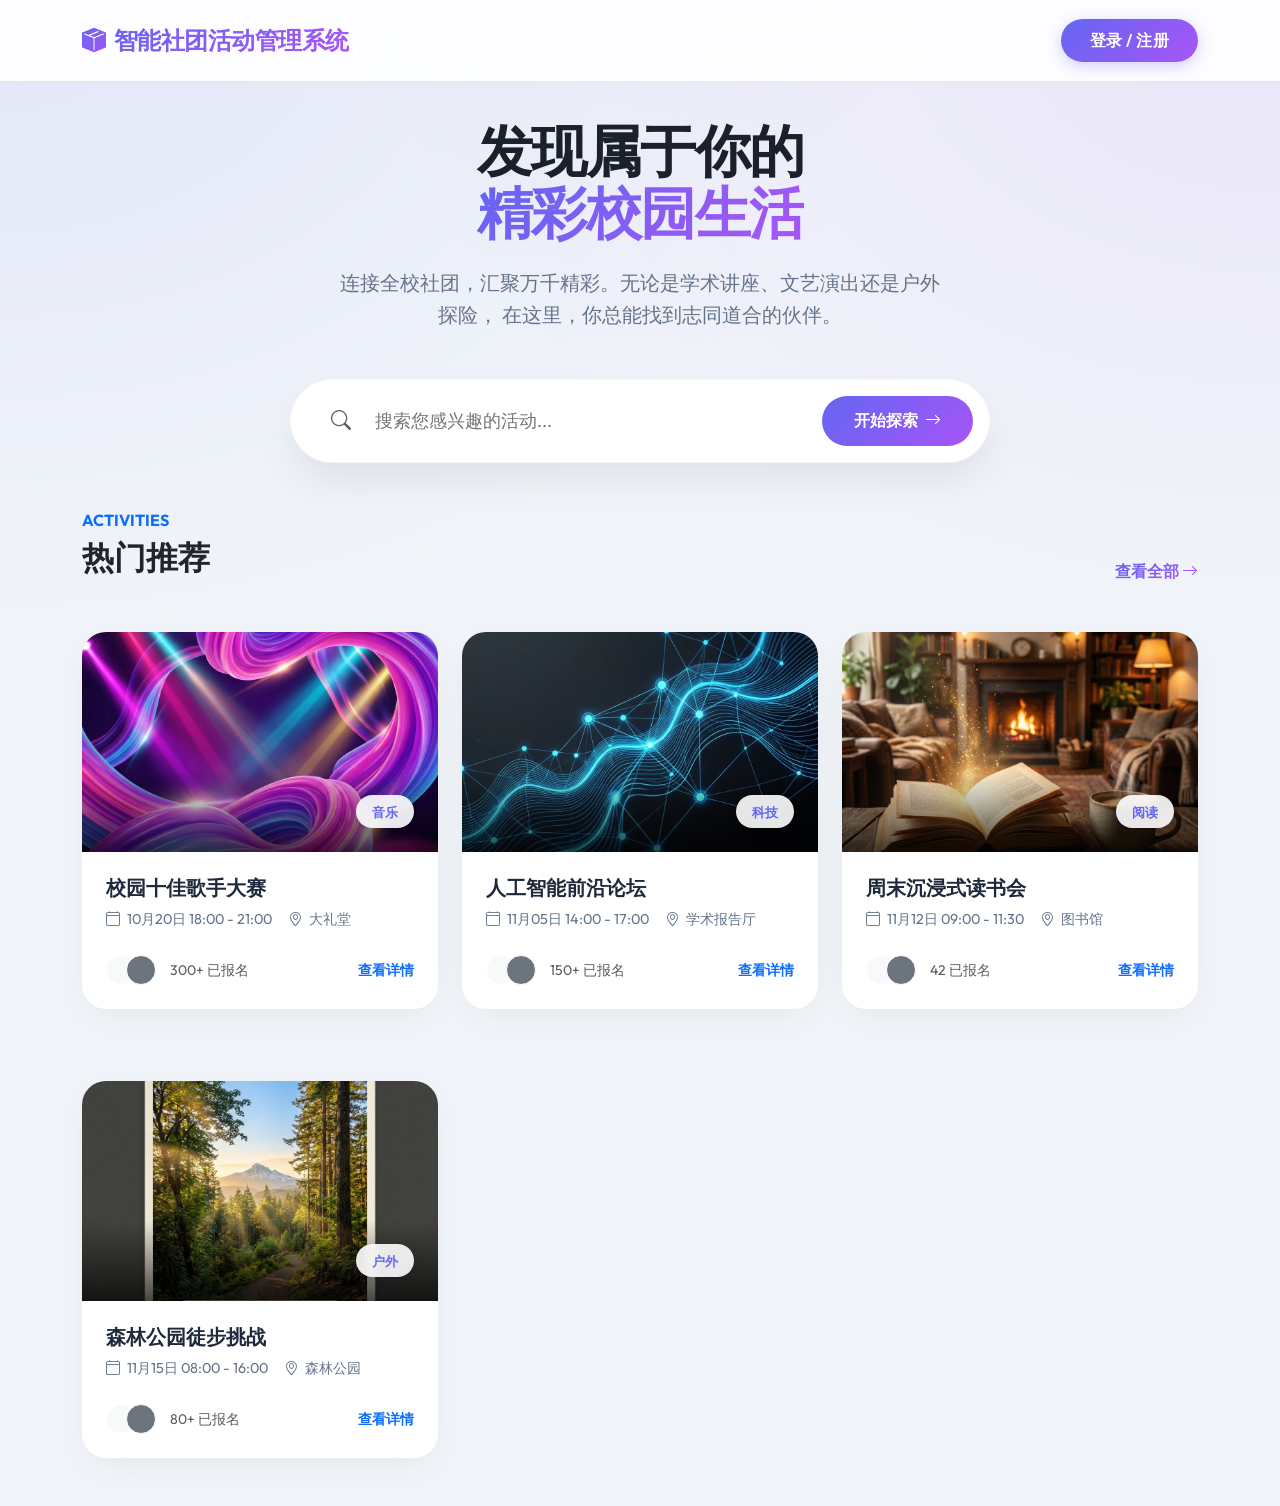
==== commit 6567bf0d: "feat(profile): 保存用户兴趣到localStorage并显示在推荐页 refactor(ui): 替换活动卡片中的标签为报名人数显示组件" ====
--- a/index.html
+++ b/index.html
@@ -82,8 +82,9 @@
                             </div>
                             <div class="d-flex align-items-center justify-content-between mt-4">
                                 <div class="d-flex align-items-center">
-                                    <span class="badge bg-light text-dark border me-2">音乐</span>
-                                    <small class="text-muted text-xs">300+ 已报名</small>
+                                    <div class="bg-light rounded-circle p-1 border border-white position-relative" style="width:30px;height:30px; margin-right: -10px;"></div>
+                                    <div class="bg-secondary rounded-circle p-1 border border-white position-relative" style="width:30px;height:30px; margin-right: -10px;"></div>
+                                    <small class="ms-4 text-muted text-xs">300+ 已报名</small>
                                 </div>
                                 <span class="text-primary fw-bold small">查看详情</span>
                             </div>
@@ -110,8 +111,9 @@
                             </div>
                             <div class="d-flex align-items-center justify-content-between mt-4">
                                 <div class="d-flex align-items-center">
-                                    <span class="badge bg-light text-dark border me-2">科技</span>
-                                    <small class="text-muted text-xs">150+ 已报名</small>
+                                    <div class="bg-light rounded-circle p-1 border border-white position-relative" style="width:30px;height:30px; margin-right: -10px;"></div>
+                                    <div class="bg-secondary rounded-circle p-1 border border-white position-relative" style="width:30px;height:30px; margin-right: -10px;"></div>
+                                    <small class="ms-4 text-muted text-xs">150+ 已报名</small>
                                 </div>
                                 <span class="text-primary fw-bold small">查看详情</span>
                             </div>
@@ -138,8 +140,9 @@
                             </div>
                             <div class="d-flex align-items-center justify-content-between mt-4">
                                 <div class="d-flex align-items-center">
-                                    <span class="badge bg-light text-dark border me-2">阅读</span>
-                                    <small class="text-muted text-xs">45/50 已报名</small>
+                                    <div class="bg-light rounded-circle p-1 border border-white position-relative" style="width:30px;height:30px; margin-right: -10px;"></div>
+                                    <div class="bg-secondary rounded-circle p-1 border border-white position-relative" style="width:30px;height:30px; margin-right: -10px;"></div>
+                                    <small class="ms-4 text-muted text-xs">42 已报名</small>
                                 </div>
                                 <span class="text-primary fw-bold small">查看详情</span>
                             </div>
@@ -165,8 +168,9 @@
                             </div>
                             <div class="d-flex align-items-center justify-content-between mt-4">
                                 <div class="d-flex align-items-center">
-                                    <span class="badge bg-light text-dark border me-2">户外</span>
-                                    <small class="text-muted text-xs">80+ 已报名</small>
+                                    <div class="bg-light rounded-circle p-1 border border-white position-relative" style="width:30px;height:30px; margin-right: -10px;"></div>
+                                    <div class="bg-secondary rounded-circle p-1 border border-white position-relative" style="width:30px;height:30px; margin-right: -10px;"></div>
+                                    <small class="ms-4 text-muted text-xs">80+ 已报名</small>
                                 </div>
                                 <span class="text-primary fw-bold small">查看详情</span>
                             </div>
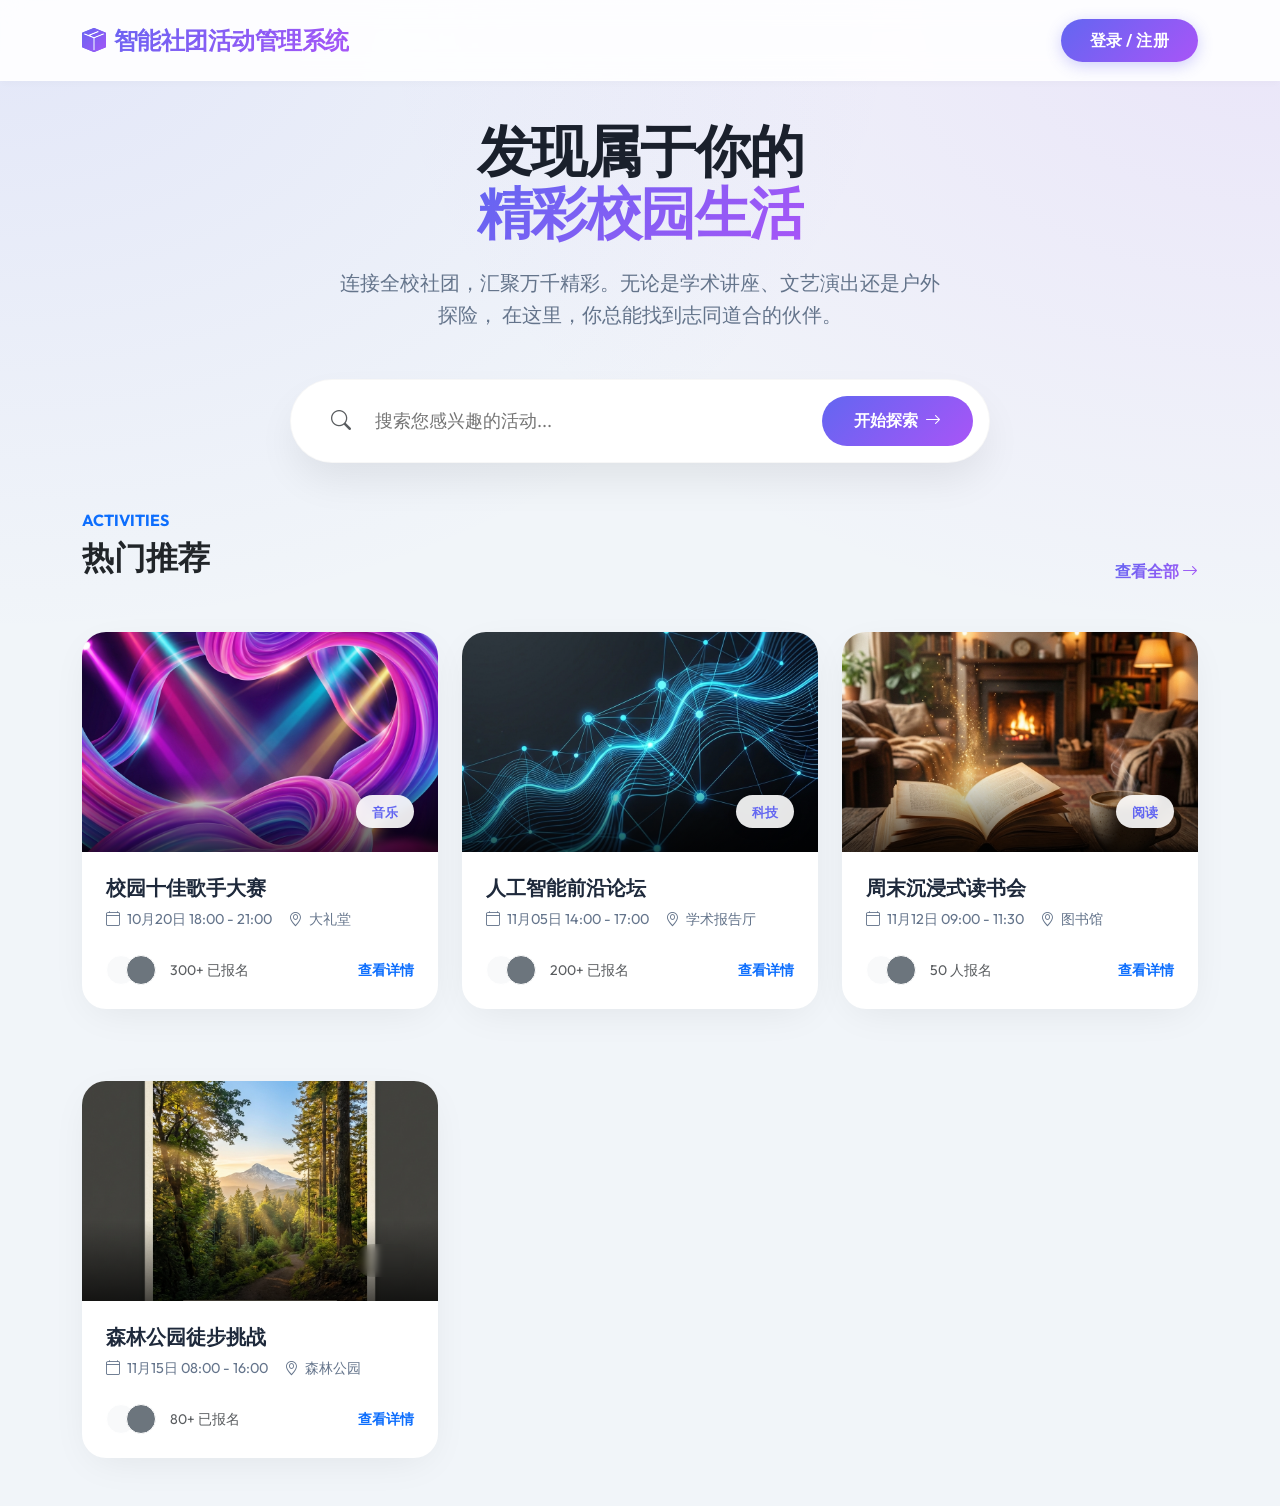
==== commit 98600ebc: "Merge 141ab4faeccdf93ac6cded6fe5c61c273378c79f into 4034605a0fd4de487d493d4c3822c55587c4129c" ====
--- a/index.html
+++ b/index.html
@@ -113,7 +113,7 @@
                                 <div class="d-flex align-items-center">
                                     <div class="bg-light rounded-circle p-1 border border-white position-relative" style="width:30px;height:30px; margin-right: -10px;"></div>
                                     <div class="bg-secondary rounded-circle p-1 border border-white position-relative" style="width:30px;height:30px; margin-right: -10px;"></div>
-                                    <small class="ms-4 text-muted text-xs">150+ 已报名</small>
+                                    <small class="ms-4 text-muted text-xs">200+ 已报名</small>
                                 </div>
                                 <span class="text-primary fw-bold small">查看详情</span>
                             </div>
@@ -138,11 +138,11 @@
                                 <span><i class="bi bi-calendar4 me-1"></i> 11月12日 09:00 - 11:30</span>
                                 <span><i class="bi bi-geo-alt me-1"></i> 图书馆</span>
                             </div>
-                            <div class="d-flex align-items-center justify-content-between mt-4">
-                                <div class="d-flex align-items-center">
-                                    <div class="bg-light rounded-circle p-1 border border-white position-relative" style="width:30px;height:30px; margin-right: -10px;"></div>
-                                    <div class="bg-secondary rounded-circle p-1 border border-white position-relative" style="width:30px;height:30px; margin-right: -10px;"></div>
-                                    <small class="ms-4 text-muted text-xs">42 已报名</small>
+                             <div class="d-flex align-items-center justify-content-between mt-4">
+                                <div class="d-flex align-items-center">
+                                    <div class="bg-light rounded-circle p-1 border border-white position-relative" style="width:30px;height:30px; margin-right: -10px;"></div>
+                                    <div class="bg-secondary rounded-circle p-1 border border-white position-relative" style="width:30px;height:30px; margin-right: -10px;"></div>
+                                    <small class="ms-4 text-muted text-xs">50 人报名</small>
                                 </div>
                                 <span class="text-primary fw-bold small">查看详情</span>
                             </div>
@@ -166,7 +166,7 @@
                                 <span><i class="bi bi-calendar4 me-1"></i> 11月15日 08:00 - 16:00</span>
                                 <span><i class="bi bi-geo-alt me-1"></i> 森林公园</span>
                             </div>
-                            <div class="d-flex align-items-center justify-content-between mt-4">
+                             <div class="d-flex align-items-center justify-content-between mt-4">
                                 <div class="d-flex align-items-center">
                                     <div class="bg-light rounded-circle p-1 border border-white position-relative" style="width:30px;height:30px; margin-right: -10px;"></div>
                                     <div class="bg-secondary rounded-circle p-1 border border-white position-relative" style="width:30px;height:30px; margin-right: -10px;"></div>
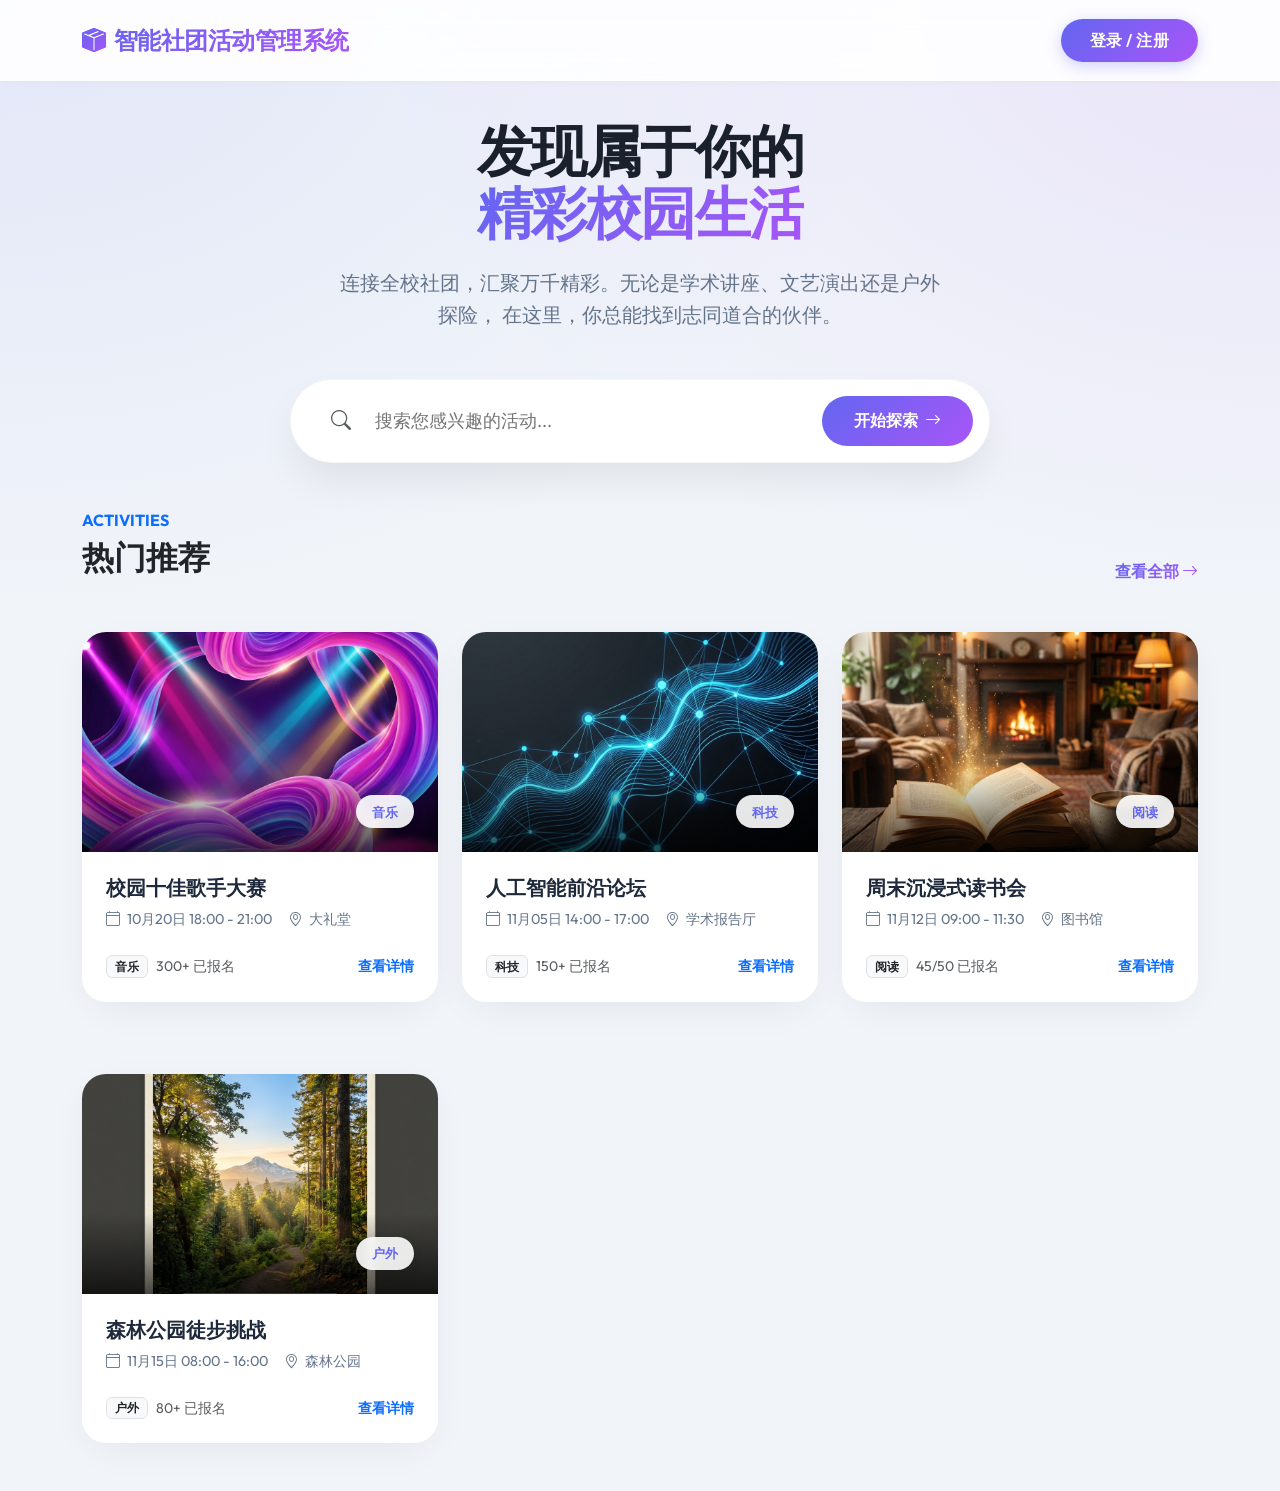
==== commit 1765c0d8: "Merge 042f1ac96e34082e69f206ced96505ba52a0fb9c into 4034605a0fd4de487d493d4c3822c55587c4129c" ====
--- a/index.html
+++ b/index.html
@@ -82,9 +82,8 @@
                             </div>
                             <div class="d-flex align-items-center justify-content-between mt-4">
                                 <div class="d-flex align-items-center">
-                                    <div class="bg-light rounded-circle p-1 border border-white position-relative" style="width:30px;height:30px; margin-right: -10px;"></div>
-                                    <div class="bg-secondary rounded-circle p-1 border border-white position-relative" style="width:30px;height:30px; margin-right: -10px;"></div>
-                                    <small class="ms-4 text-muted text-xs">300+ 已报名</small>
+                                    <span class="badge bg-light text-dark border me-2">音乐</span>
+                                    <small class="text-muted text-xs">300+ 已报名</small>
                                 </div>
                                 <span class="text-primary fw-bold small">查看详情</span>
                             </div>
@@ -111,9 +110,8 @@
                             </div>
                             <div class="d-flex align-items-center justify-content-between mt-4">
                                 <div class="d-flex align-items-center">
-                                    <div class="bg-light rounded-circle p-1 border border-white position-relative" style="width:30px;height:30px; margin-right: -10px;"></div>
-                                    <div class="bg-secondary rounded-circle p-1 border border-white position-relative" style="width:30px;height:30px; margin-right: -10px;"></div>
-                                    <small class="ms-4 text-muted text-xs">200+ 已报名</small>
+                                    <span class="badge bg-light text-dark border me-2">科技</span>
+                                    <small class="text-muted text-xs">150+ 已报名</small>
                                 </div>
                                 <span class="text-primary fw-bold small">查看详情</span>
                             </div>
@@ -138,11 +136,10 @@
                                 <span><i class="bi bi-calendar4 me-1"></i> 11月12日 09:00 - 11:30</span>
                                 <span><i class="bi bi-geo-alt me-1"></i> 图书馆</span>
                             </div>
-                             <div class="d-flex align-items-center justify-content-between mt-4">
-                                <div class="d-flex align-items-center">
-                                    <div class="bg-light rounded-circle p-1 border border-white position-relative" style="width:30px;height:30px; margin-right: -10px;"></div>
-                                    <div class="bg-secondary rounded-circle p-1 border border-white position-relative" style="width:30px;height:30px; margin-right: -10px;"></div>
-                                    <small class="ms-4 text-muted text-xs">50 人报名</small>
+                            <div class="d-flex align-items-center justify-content-between mt-4">
+                                <div class="d-flex align-items-center">
+                                    <span class="badge bg-light text-dark border me-2">阅读</span>
+                                    <small class="text-muted text-xs">45/50 已报名</small>
                                 </div>
                                 <span class="text-primary fw-bold small">查看详情</span>
                             </div>
@@ -166,11 +163,10 @@
                                 <span><i class="bi bi-calendar4 me-1"></i> 11月15日 08:00 - 16:00</span>
                                 <span><i class="bi bi-geo-alt me-1"></i> 森林公园</span>
                             </div>
-                             <div class="d-flex align-items-center justify-content-between mt-4">
-                                <div class="d-flex align-items-center">
-                                    <div class="bg-light rounded-circle p-1 border border-white position-relative" style="width:30px;height:30px; margin-right: -10px;"></div>
-                                    <div class="bg-secondary rounded-circle p-1 border border-white position-relative" style="width:30px;height:30px; margin-right: -10px;"></div>
-                                    <small class="ms-4 text-muted text-xs">80+ 已报名</small>
+                            <div class="d-flex align-items-center justify-content-between mt-4">
+                                <div class="d-flex align-items-center">
+                                    <span class="badge bg-light text-dark border me-2">户外</span>
+                                    <small class="text-muted text-xs">80+ 已报名</small>
                                 </div>
                                 <span class="text-primary fw-bold small">查看详情</span>
                             </div>
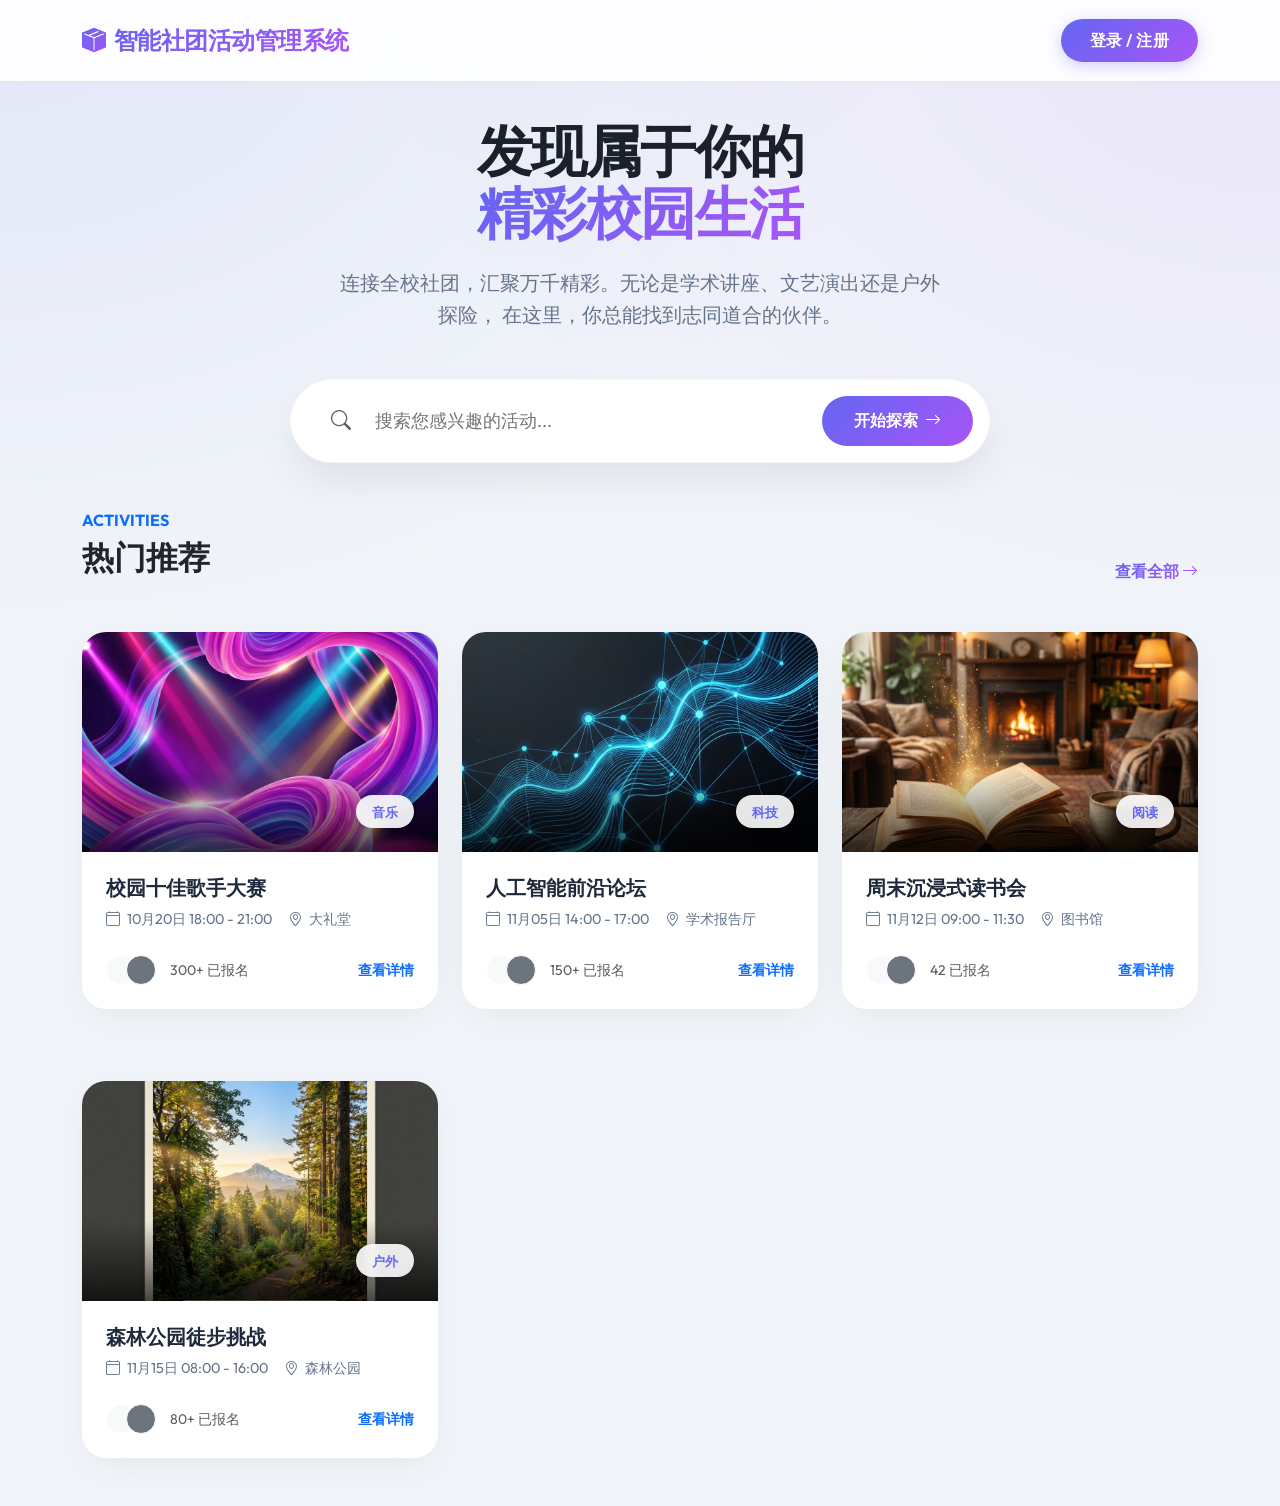
==== commit 93a597ab: "Merge 6567bf0d516ff52d9950efdeddd3f695d1077b54 into 4034605a0fd4de487d493d4c3822c55587c4129c" ====
--- a/index.html
+++ b/index.html
@@ -82,8 +82,9 @@
                             </div>
                             <div class="d-flex align-items-center justify-content-between mt-4">
                                 <div class="d-flex align-items-center">
-                                    <span class="badge bg-light text-dark border me-2">音乐</span>
-                                    <small class="text-muted text-xs">300+ 已报名</small>
+                                    <div class="bg-light rounded-circle p-1 border border-white position-relative" style="width:30px;height:30px; margin-right: -10px;"></div>
+                                    <div class="bg-secondary rounded-circle p-1 border border-white position-relative" style="width:30px;height:30px; margin-right: -10px;"></div>
+                                    <small class="ms-4 text-muted text-xs">300+ 已报名</small>
                                 </div>
                                 <span class="text-primary fw-bold small">查看详情</span>
                             </div>
@@ -110,8 +111,9 @@
                             </div>
                             <div class="d-flex align-items-center justify-content-between mt-4">
                                 <div class="d-flex align-items-center">
-                                    <span class="badge bg-light text-dark border me-2">科技</span>
-                                    <small class="text-muted text-xs">150+ 已报名</small>
+                                    <div class="bg-light rounded-circle p-1 border border-white position-relative" style="width:30px;height:30px; margin-right: -10px;"></div>
+                                    <div class="bg-secondary rounded-circle p-1 border border-white position-relative" style="width:30px;height:30px; margin-right: -10px;"></div>
+                                    <small class="ms-4 text-muted text-xs">150+ 已报名</small>
                                 </div>
                                 <span class="text-primary fw-bold small">查看详情</span>
                             </div>
@@ -138,8 +140,9 @@
                             </div>
                             <div class="d-flex align-items-center justify-content-between mt-4">
                                 <div class="d-flex align-items-center">
-                                    <span class="badge bg-light text-dark border me-2">阅读</span>
-                                    <small class="text-muted text-xs">45/50 已报名</small>
+                                    <div class="bg-light rounded-circle p-1 border border-white position-relative" style="width:30px;height:30px; margin-right: -10px;"></div>
+                                    <div class="bg-secondary rounded-circle p-1 border border-white position-relative" style="width:30px;height:30px; margin-right: -10px;"></div>
+                                    <small class="ms-4 text-muted text-xs">42 已报名</small>
                                 </div>
                                 <span class="text-primary fw-bold small">查看详情</span>
                             </div>
@@ -165,8 +168,9 @@
                             </div>
                             <div class="d-flex align-items-center justify-content-between mt-4">
                                 <div class="d-flex align-items-center">
-                                    <span class="badge bg-light text-dark border me-2">户外</span>
-                                    <small class="text-muted text-xs">80+ 已报名</small>
+                                    <div class="bg-light rounded-circle p-1 border border-white position-relative" style="width:30px;height:30px; margin-right: -10px;"></div>
+                                    <div class="bg-secondary rounded-circle p-1 border border-white position-relative" style="width:30px;height:30px; margin-right: -10px;"></div>
+                                    <small class="ms-4 text-muted text-xs">80+ 已报名</small>
                                 </div>
                                 <span class="text-primary fw-bold small">查看详情</span>
                             </div>
